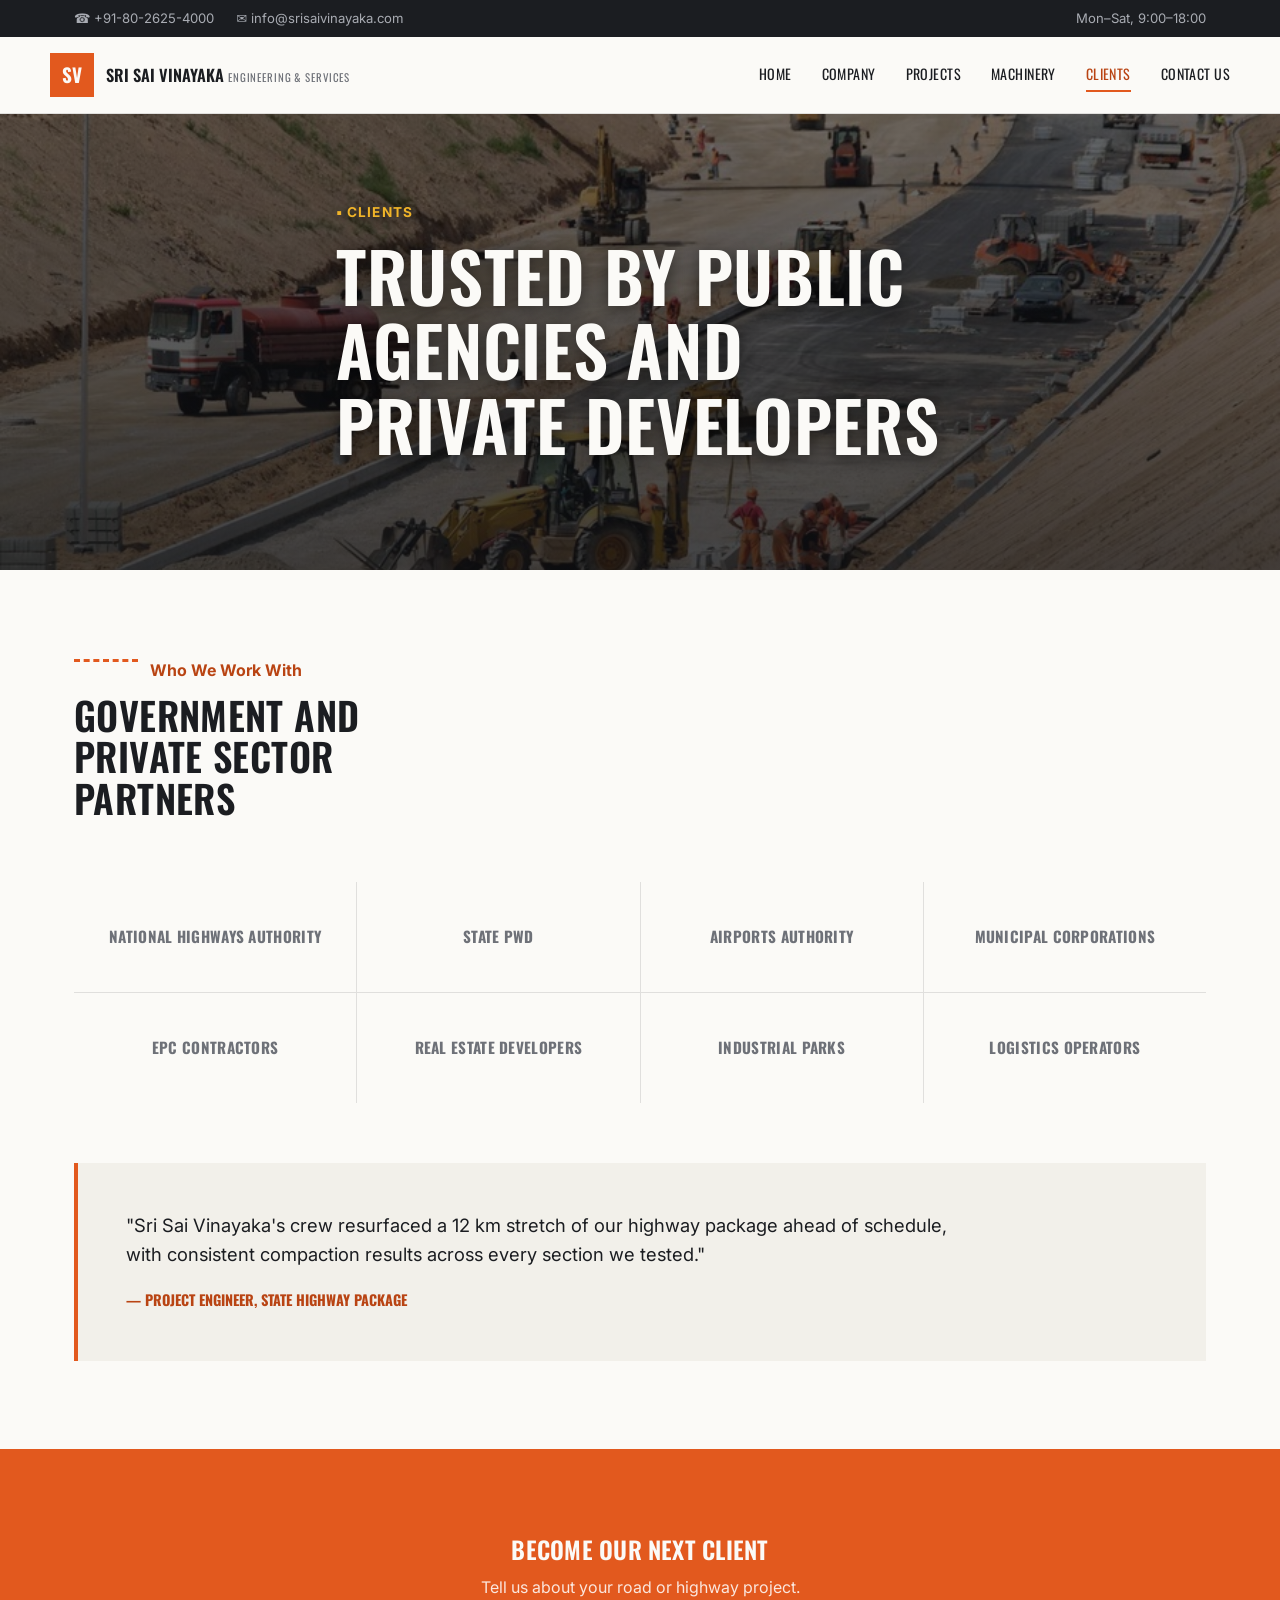
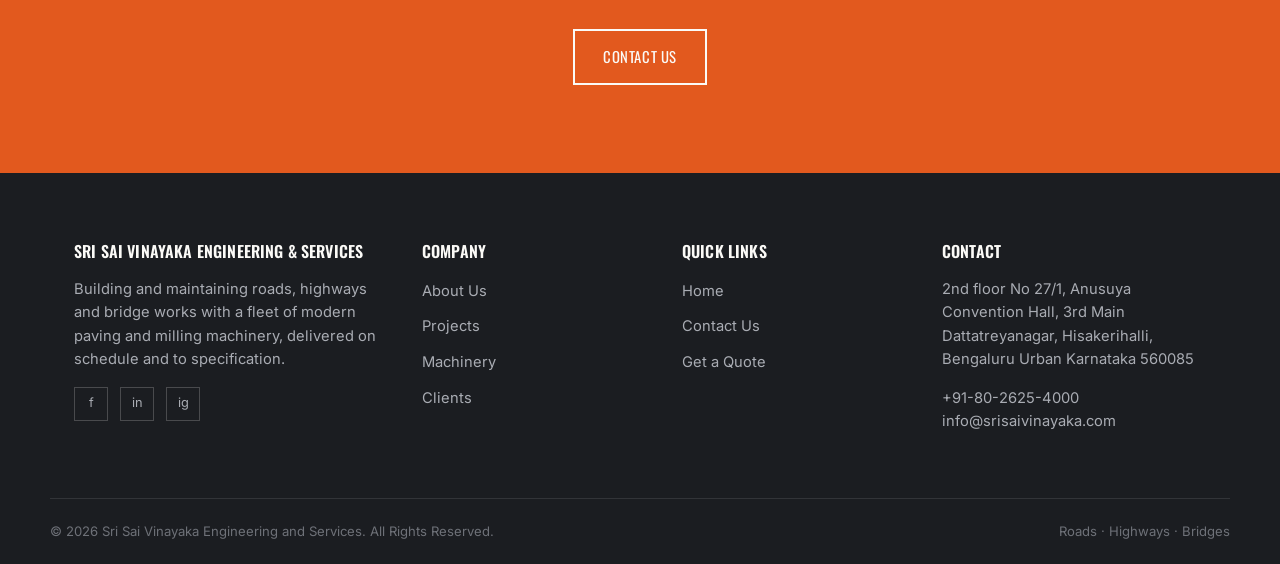
==== clients.html @ a615abba "Initial website upload" ====
<!DOCTYPE html>
<html lang="en">
<head>
<meta charset="UTF-8">
<meta name="viewport" content="width=device-width, initial-scale=1">
<title>Clients | Sri Sai Vinayaka Engineering and Services</title>
<link rel="preconnect" href="https://fonts.googleapis.com">
<link href="https://fonts.googleapis.com/css2?family=Oswald:wght@500;600;700&family=Inter:wght@400;500;600&display=swap" rel="stylesheet">
<link rel="stylesheet" href="css/style.css">
</head>
<body data-page="clients">

<div id="site-header"></div>

<section class="hero page-hero" style="background-image:url('img/img5.jpg');">
  <div class="container">
    <div class="hero-eyebrow">&#9642; Clients</div>
    <h1>Trusted by public agencies and private developers</h1>
  </div>
</section>

<section>
  <div class="container">
    <div class="section-head">
      <div>
        <div class="eyebrow"><span class="laneline"></span>Who We Work With</div>
        <h2>Government and private sector partners</h2>
      </div>
    </div>
  </div>

  <div class="container">
    <div class="clientgrid">
      <div class="clientcell"><b>National Highways Authority</b></div>
      <div class="clientcell"><b>State PWD</b></div>
      <div class="clientcell"><b>Airports Authority</b></div>
      <div class="clientcell"><b>Municipal Corporations</b></div>
      <div class="clientcell"><b>EPC Contractors</b></div>
      <div class="clientcell"><b>Real Estate Developers</b></div>
      <div class="clientcell"><b>Industrial Parks</b></div>
      <div class="clientcell"><b>Logistics Operators</b></div>
    </div>

    <div class="testimonial">
      <p>"Sri Sai Vinayaka's crew resurfaced a 12 km stretch of our highway package ahead of schedule, with consistent compaction results across every section we tested."</p>
      <b>&mdash; Project Engineer, State Highway Package</b>
    </div>
  </div>
</section>

<section class="ctastrip">
  <div class="container">
    <span class="laneline"></span>
    <h2>Become our next client</h2>
    <p style="color:rgba(255,255,255,.85); margin:0 auto 28px;">Tell us about your road or highway project.</p>
    <a href="contact.html" class="btn btn-light">Contact Us</a>
  </div>
</section>

<div id="site-footer"></div>

<script src="js/components.js"></script>
<script src="js/main.js"></script>
</body>
</html>
---- css/style.css ----
/* ==========================================================================
   Sri Sai Vinayaka Engineering and Services — shared stylesheet
   ========================================================================== */

:root{
  --asphalt:    #1B1D21;
  --asphalt-2:  #26282E;
  --concrete:   #6E7178;
  --concrete-l: #A9ACB3;
  --offwhite:   #F2F0EA;
  --paper:      #FBFAF7;
  --orange:     #E2591E;
  --orange-d:   #B94413;
  --yellow:     #F0B429;
  --line:       rgba(27,29,33,0.12);
}

*,*::before,*::after{ box-sizing:border-box; }
html{ scroll-behavior:smooth; }
body{
  margin:0;
  font-family:'Inter',system-ui,sans-serif;
  color:var(--asphalt);
  background:var(--paper);
  line-height:1.6;
}
h1,h2,h3,h4{
  font-family:'Oswald',sans-serif;
  text-transform:uppercase;
  letter-spacing:.01em;
  margin:0 0 .5em;
  line-height:1.08;
  font-weight:600;
}
p{ margin:0 0 1em; color:var(--concrete); max-width:62ch; }
a{ color:inherit; text-decoration:none; }
img{ max-width:100%; display:block; }
ul{ margin:0; padding:0; list-style:none; }
.container{ max-width:1180px; margin:0 auto; padding:0 24px; }
section{ padding:88px 0; }

/* dashed lane-line divider motif */
.laneline{
  height:0;
  border-top:3px dashed var(--orange);
  width:64px;
  margin:0 0 22px;
}
.eyebrow{
  display:flex; align-items:center; gap:12px;
  color:var(--orange-d); font-weight:700; margin-bottom:10px;
}

.btn{
  display:inline-flex; align-items:center; gap:10px;
  padding:14px 28px;
  font-family:'Oswald',sans-serif;
  text-transform:uppercase; letter-spacing:.04em; font-size:.92rem;
  border:2px solid var(--asphalt); color:var(--asphalt);
  background:transparent; cursor:pointer; transition:.2s ease;
}
.btn:hover{ background:var(--asphalt); color:var(--paper); }
.btn-solid{ background:var(--orange); border-color:var(--orange); color:var(--paper); }
.btn-solid:hover{ background:var(--orange-d); border-color:var(--orange-d); }
.btn-light{ border-color:var(--paper); color:var(--paper); }
.btn-light:hover{ background:var(--paper); color:var(--asphalt); }

/* ---------------- Header ---------------- */
.topbar{
  background:var(--asphalt); color:var(--concrete-l);
  font-size:.82rem;
}
.topbar .container{
  display:flex; justify-content:space-between; align-items:center;
  padding-top:8px; padding-bottom:8px; gap:16px; flex-wrap:wrap;
}
.topbar a{ color:var(--concrete-l); }
.topbar .topbar-contacts{ display:flex; gap:22px; flex-wrap:wrap; }
.topbar .topbar-contacts span{ display:inline-flex; align-items:center; gap:6px; }

header.site-header{
  position:sticky; top:0; z-index:50;
  background:var(--paper);
  border-bottom:1px solid var(--line);
}
.navwrap{
  display:flex; align-items:center; justify-content:space-between;
  padding:16px 0;
}
.brand{ display:flex; align-items:center; gap:12px; }
.brand-mark{
  width:44px; height:44px; background:var(--orange);
  display:flex; align-items:center; justify-content:center;
  color:var(--paper); font-family:'Oswald',sans-serif; font-weight:700; font-size:1.2rem;
  flex-shrink:0;
}
.brand-text{ font-family:'Oswald',sans-serif; line-height:1.15; }
.brand-text .l1{ font-size:1.02rem; font-weight:600; text-transform:uppercase; }
.brand-text .l2{ font-size:.68rem; color:var(--concrete); letter-spacing:.08em; text-transform:uppercase; }

nav.mainnav ul{ display:flex; gap:30px; }
nav.mainnav a{
  font-family:'Oswald',sans-serif; text-transform:uppercase; font-size:.88rem;
  letter-spacing:.03em; padding:8px 0; position:relative; color:var(--asphalt);
}
nav.mainnav a::after{
  content:""; position:absolute; left:0; bottom:0; height:2px; width:0;
  background:var(--orange); transition:.2s ease;
}
nav.mainnav a:hover::after, nav.mainnav a.active::after{ width:100%; }
nav.mainnav a.active{ color:var(--orange-d); }

.navtoggle{ display:none; background:none; border:0; cursor:pointer; }
.navtoggle span{ display:block; width:26px; height:2px; background:var(--asphalt); margin:6px 0; }

/* ---------------- Hero ---------------- */
.hero{
  position:relative; color:var(--paper); min-height:78vh;
  display:flex; align-items:flex-end;
  background-size:cover; background-position:center; background-color:var(--asphalt);
}
.hero::before{
  content:"";
  position:absolute; inset:0;
  background:linear-gradient(180deg,rgba(15,16,19,.55) 0%,rgba(15,16,19,.68) 40%,rgba(15,16,19,.92) 100%);
}
.hero .container{ position:relative; z-index:1; padding-bottom:76px; }
.hero-eyebrow{
  display:flex; align-items:center; gap:10px; text-transform:uppercase;
  font-size:.85rem; letter-spacing:.08em; color:var(--yellow); font-weight:700; margin-bottom:14px;
  text-shadow:0 2px 10px rgba(0,0,0,.65);
}
.hero h1{
  font-size:clamp(2.4rem,5.4vw,4.4rem); color:var(--paper); max-width:16ch; margin-bottom:.3em;
  text-shadow:0 3px 18px rgba(0,0,0,.6);
}
.hero p{
  color:#F2F1ED; max-width:52ch; font-size:1.08rem;
  text-shadow:0 2px 10px rgba(0,0,0,.65);
}
.hero-cta{ display:flex; gap:16px; margin-top:28px; flex-wrap:wrap; }
.hero-cta .btn-light{ background:rgba(0,0,0,.25); backdrop-filter:blur(2px); }

.page-hero{
  min-height:38vh; align-items:center;
}
.page-hero .container{ padding-bottom:0; }
.page-hero::before{
  background:linear-gradient(180deg,rgba(15,16,19,.6),rgba(15,16,19,.78));
}

/* ---------------- Stat strip ---------------- */
.stats{
  background:var(--asphalt); color:var(--paper);
}
.stats .container{
  display:grid; grid-template-columns:repeat(4,1fr); gap:24px;
  padding:52px 24px;
}
.stat b{
  display:block; font-family:'Oswald',sans-serif; font-size:2.6rem; color:var(--orange);
  line-height:1;
}
.stat span{ display:block; margin-top:8px; font-size:.85rem; text-transform:uppercase; letter-spacing:.06em; color:var(--concrete-l); }

/* ---------------- Service / capability cards ---------------- */
.grid3{ display:grid; grid-template-columns:repeat(3,1fr); gap:2px; background:var(--line); }
.cap-card{
  background:var(--paper); padding:38px 32px; position:relative;
}
.cap-card .num{ font-family:'Oswald',sans-serif; color:var(--orange); font-size:.9rem; margin-bottom:14px; }
.cap-card h3{ font-size:1.25rem; margin-bottom:10px; }

/* ---------------- Section headers ---------------- */
.section-head{ display:flex; justify-content:space-between; align-items:flex-end; gap:24px; margin-bottom:44px; flex-wrap:wrap; }
.section-head h2{ font-size:clamp(1.8rem,3vw,2.5rem); max-width:16ch; }

/* ---------------- Two column ---------------- */
.split{ display:grid; grid-template-columns:1fr 1fr; gap:64px; align-items:center; }
.split img{ width:100%; height:100%; object-fit:cover; }

/* ---------------- Project / gallery grid ---------------- */
.filterbar{ display:flex; gap:10px; flex-wrap:wrap; margin-bottom:36px; }
.filterbtn{
  font-family:'Oswald',sans-serif; text-transform:uppercase; font-size:.82rem; letter-spacing:.03em;
  padding:9px 18px; border:1px solid var(--line); background:none; cursor:pointer; color:var(--concrete);
}
.filterbtn.active, .filterbtn:hover{ border-color:var(--orange); color:var(--orange-d); }

.gallery{ display:grid; grid-template-columns:repeat(3,1fr); gap:26px; }
.gcard{ position:relative; overflow:hidden; background:var(--asphalt); cursor:default; }
.gcard img{ width:100%; height:280px; object-fit:cover; transition:.4s ease; }
.gcard:hover img{ transform:scale(1.06); opacity:.75; }
.gcard .tag{
  position:absolute; left:0; bottom:0; right:0; padding:18px 20px;
  background:linear-gradient(0deg,rgba(0,0,0,.78),transparent);
  color:var(--paper);
}
.gcard .tag b{ font-family:'Oswald',sans-serif; text-transform:uppercase; display:block; font-size:1.02rem; }
.gcard .tag span{ font-size:.8rem; color:var(--concrete-l); }

/* ---------------- Machinery list ---------------- */
.mgrid{ display:grid; grid-template-columns:repeat(2,1fr); gap:2px; background:var(--line); }
.mcard{ background:var(--paper); display:grid; grid-template-columns:220px 1fr; }
.mcard img{ width:100%; height:100%; object-fit:cover; }
.mcard .mbody{ padding:26px 24px; }
.mcard h3{ font-size:1.08rem; margin-bottom:8px; }
.mcard p{ font-size:.92rem; margin:0; }

/* ---------------- Clients ---------------- */
.clientgrid{ display:grid; grid-template-columns:repeat(4,1fr); gap:1px; background:var(--line); }
.clientcell{
  background:var(--paper); padding:34px 20px; display:flex; align-items:center; justify-content:center;
  min-height:110px; text-align:center;
}
.clientcell b{ font-family:'Oswald',sans-serif; text-transform:uppercase; font-size:.95rem; color:var(--concrete); letter-spacing:.02em; }

.testimonial{
  background:var(--offwhite); padding:48px; border-left:4px solid var(--orange); margin-top:60px;
}
.testimonial p{ font-size:1.15rem; color:var(--asphalt); font-style:normal; max-width:70ch; }
.testimonial b{ font-family:'Oswald',sans-serif; text-transform:uppercase; font-size:.9rem; color:var(--orange-d); }

/* ---------------- Contact ---------------- */
.contactgrid{ display:grid; grid-template-columns:1fr 1.15fr; gap:56px; }
.infoblock{ margin-bottom:30px; }
.infoblock h4{ font-size:1rem; margin-bottom:6px; }
.infoblock p{ font-size:.95rem; margin:0; }

form.contactform{ display:grid; gap:16px; }
form.contactform .row2{ display:grid; grid-template-columns:1fr 1fr; gap:16px; }
form.contactform label{ font-size:.82rem; text-transform:uppercase; letter-spacing:.04em; color:var(--concrete); display:block; margin-bottom:6px; font-family:'Oswald',sans-serif; }
form.contactform input, form.contactform textarea{
  width:100%; border:1px solid var(--line); background:var(--paper); padding:13px 14px;
  font-family:'Inter',sans-serif; font-size:.95rem; color:var(--asphalt);
}
form.contactform input:focus, form.contactform textarea:focus{ outline:2px solid var(--orange); outline-offset:1px; }
form.contactform textarea{ min-height:130px; resize:vertical; }
.form-status{ font-size:.9rem; margin-top:6px; }
.form-status.ok{ color:#1a7d3a; }

.mapwrap iframe{ width:100%; height:340px; border:0; margin-top:20px; filter:grayscale(.25); }

/* ---------------- CTA strip ---------------- */
.ctastrip{
  background:var(--orange); color:var(--paper); text-align:center;
}
.ctastrip h2{ color:var(--paper); }
.ctastrip .laneline{ margin-left:auto; margin-right:auto; border-color:var(--paper); }

/* ---------------- Footer ---------------- */
footer.site-footer{ background:var(--asphalt); color:var(--concrete-l); padding-top:70px; }
.footgrid{ display:grid; grid-template-columns:1.4fr 1fr 1fr 1.2fr; gap:40px; padding-bottom:50px; }
.footgrid h4{ color:var(--paper); font-size:1rem; margin-bottom:18px; }
.footgrid p{ color:var(--concrete-l); font-size:.92rem; }
.footgrid ul li{ margin-bottom:10px; }
.footgrid ul a{ font-size:.92rem; color:var(--concrete-l); }
.footgrid ul a:hover{ color:var(--orange); }
.footbottom{
  border-top:1px solid rgba(255,255,255,.1); padding:22px 0; font-size:.82rem;
  display:flex; justify-content:space-between; flex-wrap:wrap; gap:10px; color:var(--concrete);
}
.social{ display:flex; gap:12px; }
.social a{
  width:34px; height:34px; border:1px solid rgba(255,255,255,.2); display:flex; align-items:center; justify-content:center;
  font-size:.8rem;
}
.social a:hover{ border-color:var(--orange); color:var(--orange); }

/* ---------------- Responsive ---------------- */
@media (max-width:960px){
  .split{ grid-template-columns:1fr; }
  .grid3{ grid-template-columns:1fr; }
  .gallery{ grid-template-columns:repeat(2,1fr); }
  .stats .container{ grid-template-columns:repeat(2,1fr); }
  .footgrid{ grid-template-columns:1fr 1fr; }
  .clientgrid{ grid-template-columns:repeat(2,1fr); }
  .mcard{ grid-template-columns:1fr; }
  .mcard img{ height:200px; }
  .contactgrid{ grid-template-columns:1fr; }
}
@media (max-width:720px){
  nav.mainnav{
    position:fixed; inset:0 0 0 auto; width:78%; max-width:320px; background:var(--paper);
    transform:translateX(100%); transition:.25s ease; padding:100px 30px 30px; z-index:60;
    box-shadow:-8px 0 24px rgba(0,0,0,.15);
  }
  nav.mainnav.open{ transform:translateX(0); }
  nav.mainnav ul{ flex-direction:column; gap:22px; }
  .navtoggle{ display:block; }
  .gallery{ grid-template-columns:1fr; }
  .footgrid{ grid-template-columns:1fr; }
  .clientgrid{ grid-template-columns:1fr 1fr; }
  form.contactform .row2{ grid-template-columns:1fr; }
  .stats .container{ grid-template-columns:1fr 1fr; }
}
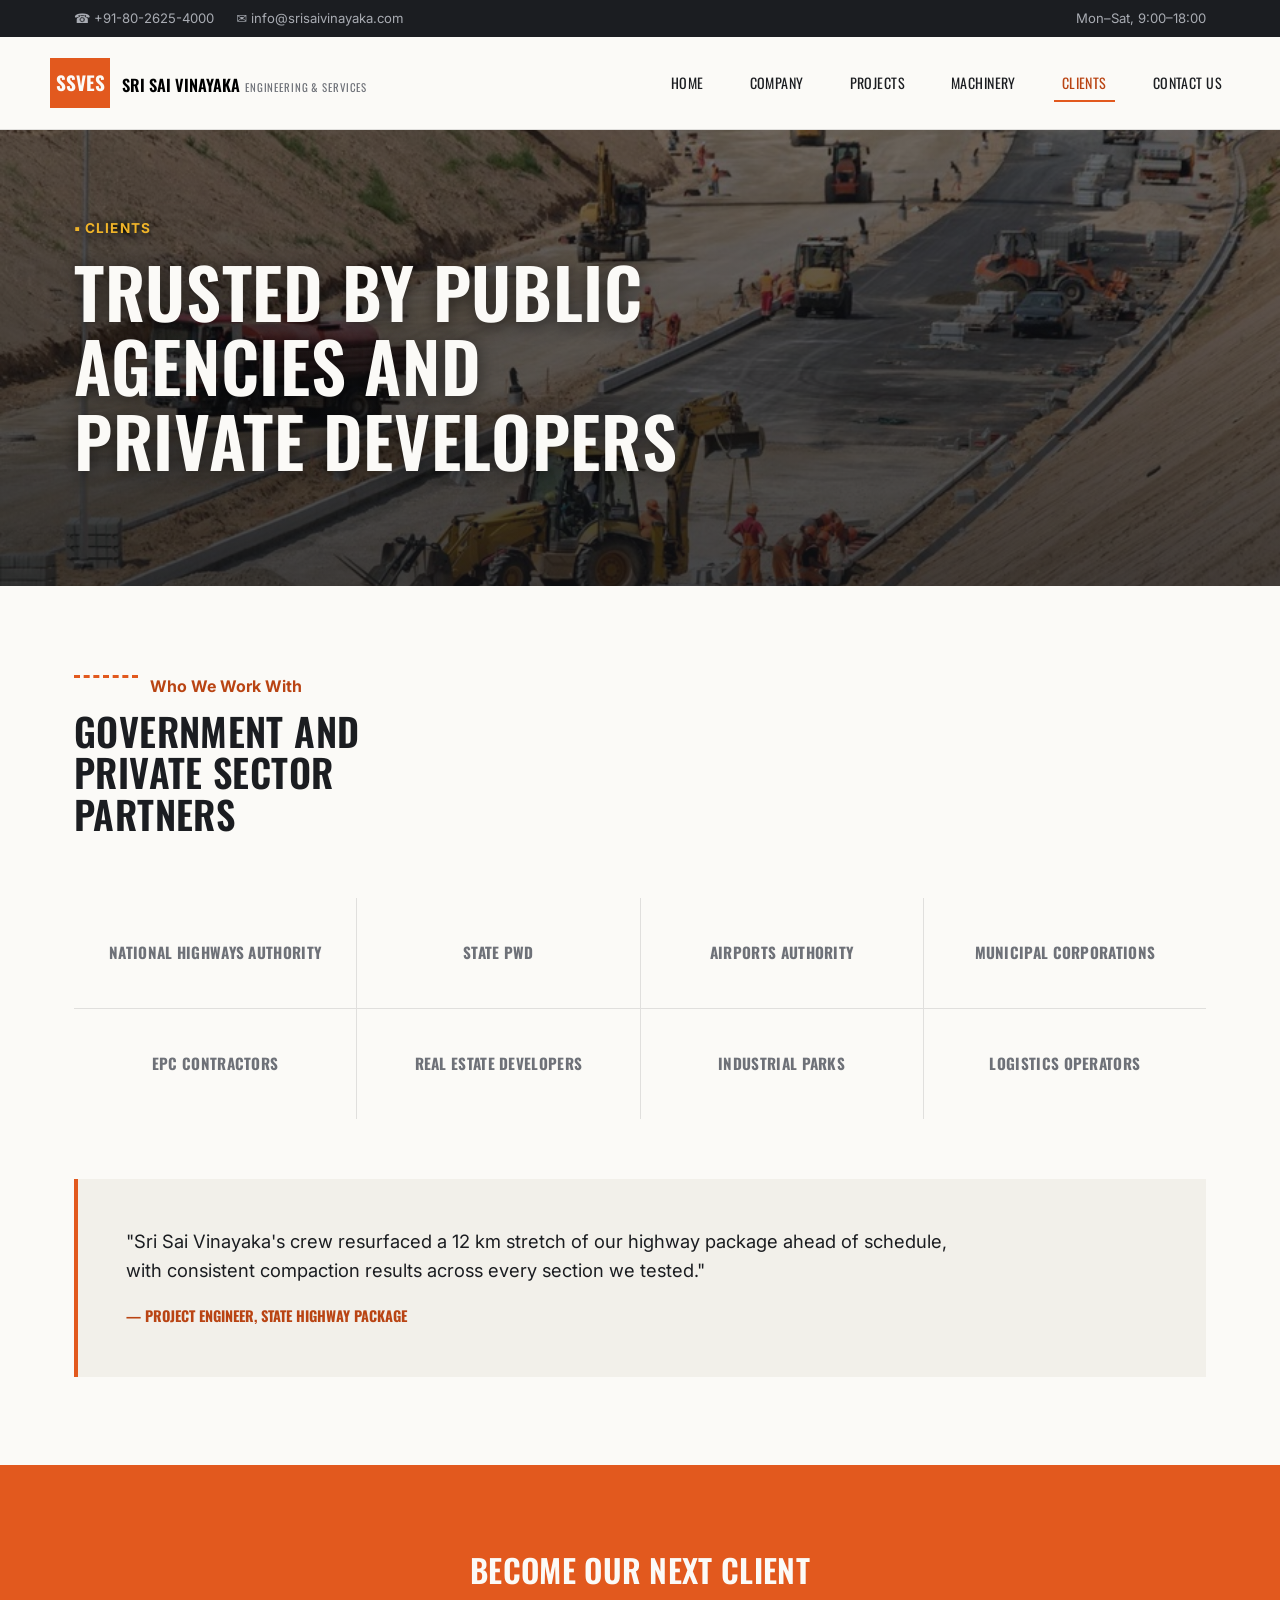
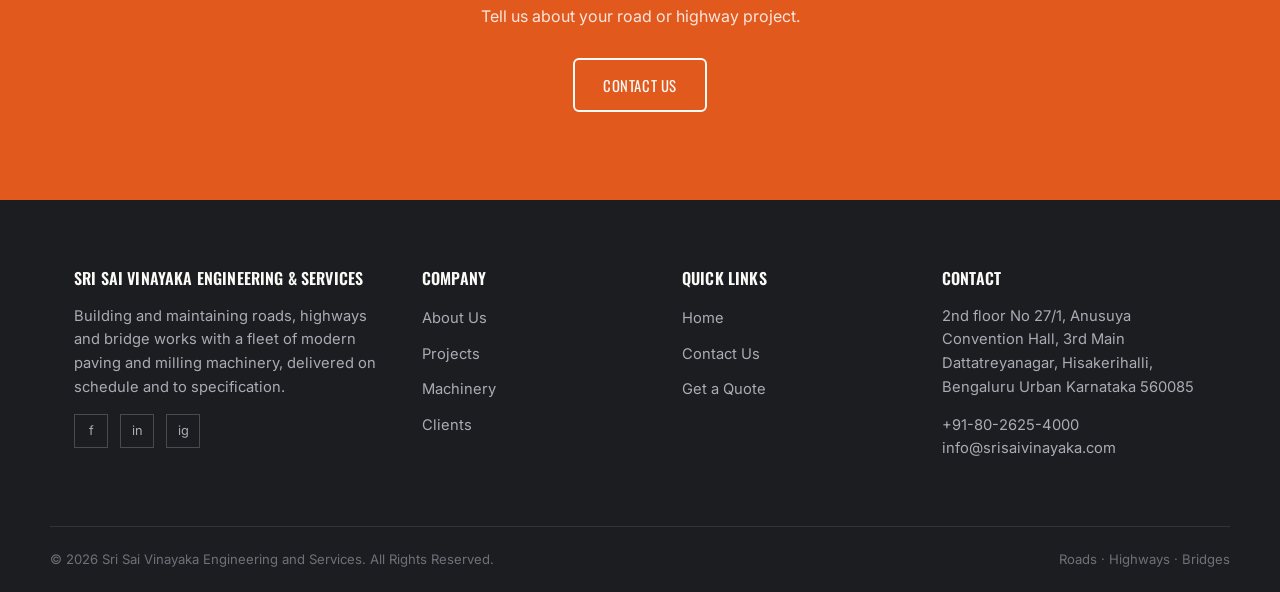
==== commit 27bfc5d2: "Improve responsive navbar and mobile layout" ====
--- a/clients.html
+++ b/clients.html
@@ -6,6 +6,7 @@
 <title>Clients | Sri Sai Vinayaka Engineering and Services</title>
 <link rel="preconnect" href="https://fonts.googleapis.com">
 <link href="https://fonts.googleapis.com/css2?family=Oswald:wght@500;600;700&family=Inter:wght@400;500;600&display=swap" rel="stylesheet">
+<link href="https://cdn.jsdelivr.net/npm/bootstrap@5.3.3/dist/css/bootstrap.min.css" rel="stylesheet">
 <link rel="stylesheet" href="css/style.css">
 </head>
 <body data-page="clients">
@@ -59,6 +60,7 @@
 
 <div id="site-footer"></div>
 
+<script src="https://cdn.jsdelivr.net/npm/bootstrap@5.3.3/dist/js/bootstrap.bundle.min.js"></script>
 <script src="js/components.js"></script>
 <script src="js/main.js"></script>
 </body>
--- a/css/style.css
+++ b/css/style.css
@@ -23,6 +23,7 @@
   color:var(--asphalt);
   background:var(--paper);
   line-height:1.6;
+  overflow-x:hidden;
 }
 h1,h2,h3,h4{
   font-family:'Oswald',sans-serif;
@@ -31,12 +32,13 @@
   margin:0 0 .5em;
   line-height:1.08;
   font-weight:600;
-}
-p{ margin:0 0 1em; color:var(--concrete); max-width:62ch; }
+  overflow-wrap:break-word;
+}
+p{ margin:0 0 1em; color:var(--concrete); max-width:62ch; word-break:break-word; overflow-wrap:anywhere; }
 a{ color:inherit; text-decoration:none; }
-img{ max-width:100%; display:block; }
+img, iframe, svg, video{ max-width:100%; display:block; height:auto; }
 ul{ margin:0; padding:0; list-style:none; }
-.container{ max-width:1180px; margin:0 auto; padding:0 24px; }
+.container{ width:calc(100% - 32px); max-width:1180px; margin:0 auto; padding-left:24px; padding-right:24px; }
 section{ padding:88px 0; }
 
 /* dashed lane-line divider motif */
@@ -53,6 +55,7 @@
 
 .btn{
   display:inline-flex; align-items:center; gap:10px;
+  min-height:48px;
   padding:14px 28px;
   font-family:'Oswald',sans-serif;
   text-transform:uppercase; letter-spacing:.04em; font-size:.92rem;
@@ -87,9 +90,11 @@
   display:flex; align-items:center; justify-content:space-between;
   padding:16px 0;
 }
+.navbar{ padding:0; }
+.navbar-brand{ display:flex; align-items:center; gap:12px; margin-right:1rem; }
 .brand{ display:flex; align-items:center; gap:12px; }
 .brand-mark{
-  width:44px; height:44px; background:var(--orange);
+  width:60px; height:50px; background:var(--orange);
   display:flex; align-items:center; justify-content:center;
   color:var(--paper); font-family:'Oswald',sans-serif; font-weight:700; font-size:1.2rem;
   flex-shrink:0;
@@ -98,20 +103,45 @@
 .brand-text .l1{ font-size:1.02rem; font-weight:600; text-transform:uppercase; }
 .brand-text .l2{ font-size:.68rem; color:var(--concrete); letter-spacing:.08em; text-transform:uppercase; }
 
-nav.mainnav ul{ display:flex; gap:30px; }
+#mainnav{ width:auto; }
+#mainnav .navbar-nav{ display:flex; gap:30px; margin-left:auto; align-items:center; }
+.navbar-nav .nav-link,
 nav.mainnav a{
   font-family:'Oswald',sans-serif; text-transform:uppercase; font-size:.88rem;
   letter-spacing:.03em; padding:8px 0; position:relative; color:var(--asphalt);
 }
+.navbar-nav .nav-link::after,
 nav.mainnav a::after{
   content:""; position:absolute; left:0; bottom:0; height:2px; width:0;
   background:var(--orange); transition:.2s ease;
 }
+.navbar-nav .nav-link:hover::after, .navbar-nav .nav-link.active::after,
 nav.mainnav a:hover::after, nav.mainnav a.active::after{ width:100%; }
+.navbar-nav .nav-link.active, .navbar-nav .nav-link:hover,
 nav.mainnav a.active{ color:var(--orange-d); }
 
-.navtoggle{ display:none; background:none; border:0; cursor:pointer; }
-.navtoggle span{ display:block; width:26px; height:2px; background:var(--asphalt); margin:6px 0; }
+.navtoggle{
+  display:none; position:relative; width:48px; min-width:44px; height:48px; min-height:44px;
+  padding:0; border:1px solid rgba(27,29,33,.12); border-radius:12px; background:rgba(255,255,255,.9);
+  box-shadow:0 10px 20px rgba(27,29,33,.05); cursor:pointer; transition:background .2s ease, border-color .2s ease, box-shadow .2s ease, transform .2s ease;
+}
+.navtoggle:hover, .navtoggle:focus-visible{
+  background:rgba(240,180,41,.08); border-color:rgba(240,180,41,.55); box-shadow:0 12px 22px rgba(27,29,33,.08);
+}
+.navtoggle:focus-visible{ outline:2px solid rgba(240,180,41,.7); outline-offset:2px; }
+.navtoggle .navtoggle-bar{
+  position:absolute; left:12px; right:12px; height:3px; border-radius:999px; background:var(--asphalt);
+  transition:transform .3s ease, opacity .3s ease, top .3s ease, background .3s ease;
+}
+.navtoggle .navtoggle-bar:nth-child(1){ top:15px; }
+.navtoggle .navtoggle-bar:nth-child(2){ top:22px; }
+.navtoggle .navtoggle-bar:nth-child(3){ top:29px; }
+.navtoggle.open .navtoggle-bar:nth-child(1){ top:22px; transform:rotate(45deg); }
+.navtoggle.open .navtoggle-bar:nth-child(2){ opacity:0; transform:scaleX(.2); }
+.navtoggle.open .navtoggle-bar:nth-child(3){ top:22px; transform:rotate(-45deg); }
+.navbar-toggler{ border:1px solid rgba(27,29,33,.1); }
+.navbar-toggler:focus{ box-shadow:none; }
+.navbar-collapse{ width:100%; }
 
 /* ---------------- Hero ---------------- */
 .hero{
@@ -239,6 +269,7 @@
 .form-status{ font-size:.9rem; margin-top:6px; }
 .form-status.ok{ color:#1a7d3a; }
 
+.mapwrap{ max-width:100%; overflow:hidden; }
 .mapwrap iframe{ width:100%; height:340px; border:0; margin-top:20px; filter:grayscale(.25); }
 
 /* ---------------- CTA strip ---------------- */
@@ -278,19 +309,126 @@
   .mcard{ grid-template-columns:1fr; }
   .mcard img{ height:200px; }
   .contactgrid{ grid-template-columns:1fr; }
-}
+  section{ padding:72px 0; }
+  .navbar-nav{ gap:0.35rem; }
+  .navwrap{ align-items:flex-start; }
+}
+.navbackdrop{
+  position:fixed; inset:0; background:rgba(15,16,19,.45); opacity:0; pointer-events:none;
+  transition:opacity .25s ease; z-index:50;
+}
+.navbackdrop.visible{ opacity:1; pointer-events:auto; }
+
+@keyframes premiumFadeUp{
+  from{ opacity:0; transform:translateY(14px); }
+  to{ opacity:1; transform:translateY(0); }
+}
+
+@media (prefers-reduced-motion: reduce){
+  html{ scroll-behavior:auto; }
+  *, *::before, *::after{ animation-duration:0.01ms !important; animation-iteration-count:1 !important; transition-duration:0.01ms !important; }
+}
+
 @media (max-width:720px){
-  nav.mainnav{
-    position:fixed; inset:0 0 0 auto; width:78%; max-width:320px; background:var(--paper);
-    transform:translateX(100%); transition:.25s ease; padding:100px 30px 30px; z-index:60;
-    box-shadow:-8px 0 24px rgba(0,0,0,.15);
-  }
-  nav.mainnav.open{ transform:translateX(0); }
-  nav.mainnav ul{ flex-direction:column; gap:22px; }
-  .navtoggle{ display:block; }
+  .topbar{
+    background:linear-gradient(180deg,#1a1d20 0%,#111315 100%);
+    box-shadow:inset 0 -1px 0 rgba(255,255,255,.02);
+  }
+  .topbar .container{ justify-content:center; text-align:center; }
+  .topbar .topbar-contacts{ justify-content:center; gap:8px; }
+  .topbar .topbar-contacts span{
+    padding:5px 10px; border-radius:999px; background:rgba(255,255,255,.04);
+    border:1px solid rgba(255,255,255,.05);
+  }
+
+  header.site-header{
+    background:rgba(251,250,247,.96);
+    backdrop-filter:blur(12px);
+    border-bottom:1px solid rgba(27,29,33,.08);
+    box-shadow:0 8px 20px rgba(15,16,19,.03);
+  }
+
+  .brand{ gap:10px; }
+  .brand-mark{
+    width:44px; height:44px; border-radius:12px; box-shadow:0 10px 18px rgba(226,89,30,.22);
+    letter-spacing:.04em; font-size:.88rem; border:1px solid rgba(255,255,255,.2);
+  }
+  .brand-text .l1{ font-size:.92rem; }
+  .brand-text .l2{ font-size:.58rem; letter-spacing:.06em; }
+
+  .navbackdrop{ display:none; }
+
+  #mainnav{ width:100%; }
+  #mainnav .navbar-nav{ display:flex; flex-wrap:wrap; justify-content:center; gap:8px 10px; padding:6px 8px 0; }
+  #mainnav .navbar-nav .nav-link{
+    display:inline-flex; align-items:center; justify-content:center; font-size:.7rem; padding:8px 10px; border-radius:999px;
+    background:rgba(17,19,21,.02); color:#171a1d; border:1px solid rgba(17,19,21,.05); letter-spacing:.06em;
+    transition:all .2s ease;
+  }
+  #mainnav .navbar-nav .nav-link:hover{ background:#111315; color:#fff; transform:none; }
+  #mainnav .navbar-nav .nav-link::after{ display:none; }
+  #mainnav .navbar-nav .nav-link.active{ background:#111315; color:#fff; border-color:#111315; }
+
+  .navbar-nav{ width:100%; }
+  .navbar-collapse{ background:var(--paper); border-top:1px solid var(--line); }
+  .navbar-expand-lg .navbar-nav{ flex-direction:column; }
+  .navbar-toggler{ display:inline-flex; align-items:center; justify-content:center; }
+  .navwrap{ position:relative; }
+
+  .hero{
+    min-height:62vh; box-shadow:inset 0 -1px 0 rgba(255,255,255,.05);
+    background-blend-mode:multiply;
+  }
+  .hero::before{
+    background:linear-gradient(180deg,rgba(15,16,19,.42) 0%,rgba(15,16,19,.66) 42%,rgba(15,16,19,.9) 100%);
+  }
+  .hero .container{ padding-top:24px; padding-bottom:42px; }
+  .hero .container > *{ animation:premiumFadeUp .7s ease both; }
+  .hero h1{ max-width:10ch; letter-spacing:-.04em; animation-delay:.08s; }
+  .hero p{ font-size:1rem; max-width:30ch; animation-delay:.15s; }
+  .hero .hero-cta{ animation-delay:.22s; }
+  .hero-eyebrow{
+    display:inline-flex; padding:6px 10px; border-radius:999px; background:rgba(240,180,41,.14); border:1px solid rgba(240,180,41,.26);
+    font-size:.7rem; letter-spacing:.08em;
+  }
+  .hero-cta{ flex-direction:column; align-items:stretch; }
+  .hero-cta .btn{ width:100%; justify-content:center; padding:14px 18px; border-radius:12px; box-shadow:0 12px 22px rgba(11,11,11,.2); }
+
+  .section-head{ flex-direction:column; align-items:flex-start; }
   .gallery{ grid-template-columns:1fr; }
+  .gcard{ border-radius:16px; overflow:hidden; box-shadow:0 18px 30px rgba(18,20,22,.08); }
+  .gcard img{ height:240px; }
+  .gcard .tag{ padding:16px 18px; }
+
+  .cap-card, .mcard, .clientcell{
+    border:1px solid rgba(27,29,33,.04); box-shadow:0 12px 22px rgba(27,29,33,.04);
+  }
   .footgrid{ grid-template-columns:1fr; }
   .clientgrid{ grid-template-columns:1fr 1fr; }
   form.contactform .row2{ grid-template-columns:1fr; }
   .stats .container{ grid-template-columns:1fr 1fr; }
-}
+  .container{ padding-left:18px; padding-right:18px; }
+  .btn{ max-width:100%; white-space:normal; }
+}
+@media (max-width:480px){
+  .topbar{ font-size:.74rem; }
+  .topbar .topbar-contacts span{ padding:4px 8px; }
+  .brand-mark{ width:40px; height:40px; border-radius:10px; }
+  .brand-text .l1{ font-size:.84rem; }
+  .brand-text .l2{ font-size:.54rem; letter-spacing:.05em; }
+
+  .hero{ min-height:58vh; }
+  .hero h1{ font-size:2.2rem; }
+  .hero p{ max-width:100%; }
+  .hero-eyebrow{ font-size:.68rem; letter-spacing:.06em; }
+
+  .stats .container{ grid-template-columns:1fr; }
+  .clientgrid{ grid-template-columns:1fr; }
+  .cap-card{ padding:26px 22px; border-radius:14px; }
+  .testimonial{ padding:26px 20px; border-left-width:3px; }
+  .btn{ width:100%; justify-content:center; }
+  .section-head h2{ max-width:100%; }
+  .mcard .mbody{ padding:22px 18px; }
+  .brand{ max-width:100%; }
+  .brand-text{ max-width:160px; }
+}
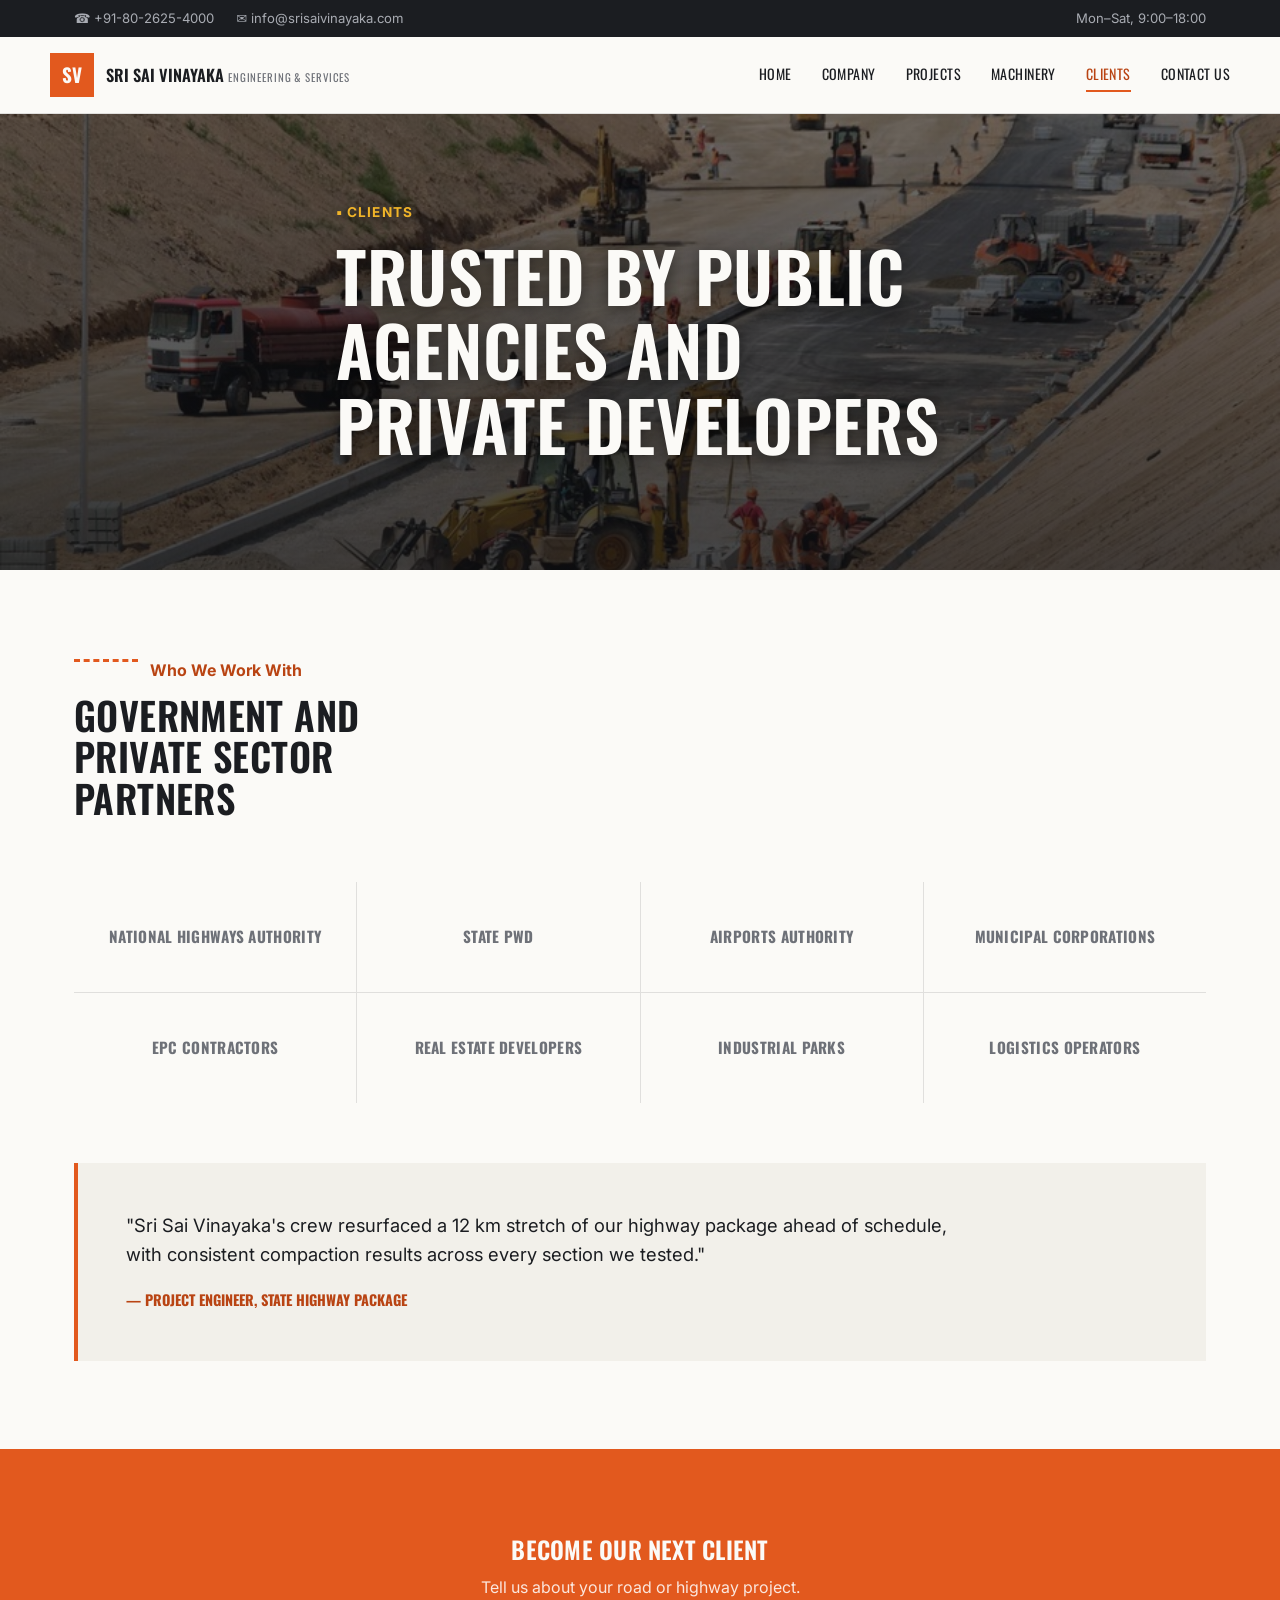
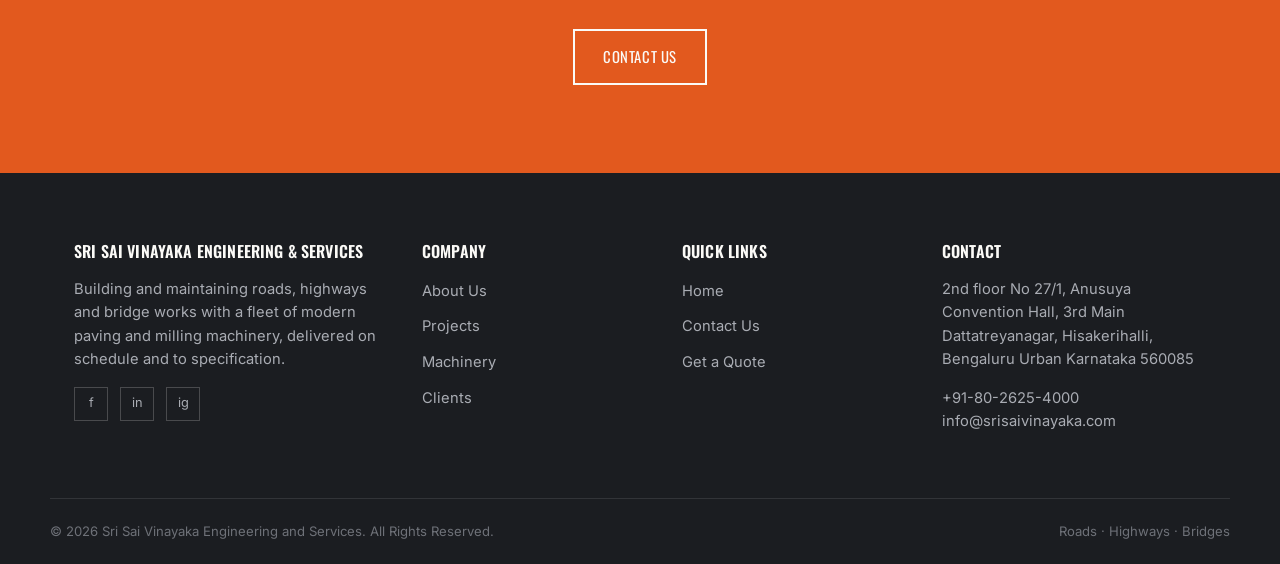
==== commit 4efa8796: "Website updates" ====
--- a/clients.html
+++ b/clients.html
@@ -6,7 +6,6 @@
 <title>Clients | Sri Sai Vinayaka Engineering and Services</title>
 <link rel="preconnect" href="https://fonts.googleapis.com">
 <link href="https://fonts.googleapis.com/css2?family=Oswald:wght@500;600;700&family=Inter:wght@400;500;600&display=swap" rel="stylesheet">
-<link href="https://cdn.jsdelivr.net/npm/bootstrap@5.3.3/dist/css/bootstrap.min.css" rel="stylesheet">
 <link rel="stylesheet" href="css/style.css">
 </head>
 <body data-page="clients">
@@ -60,7 +59,6 @@
 
 <div id="site-footer"></div>
 
-<script src="https://cdn.jsdelivr.net/npm/bootstrap@5.3.3/dist/js/bootstrap.bundle.min.js"></script>
 <script src="js/components.js"></script>
 <script src="js/main.js"></script>
 </body>
--- a/css/style.css
+++ b/css/style.css
@@ -23,7 +23,6 @@
   color:var(--asphalt);
   background:var(--paper);
   line-height:1.6;
-  overflow-x:hidden;
 }
 h1,h2,h3,h4{
   font-family:'Oswald',sans-serif;
@@ -32,13 +31,12 @@
   margin:0 0 .5em;
   line-height:1.08;
   font-weight:600;
-  overflow-wrap:break-word;
-}
-p{ margin:0 0 1em; color:var(--concrete); max-width:62ch; word-break:break-word; overflow-wrap:anywhere; }
+}
+p{ margin:0 0 1em; color:var(--concrete); max-width:62ch; }
 a{ color:inherit; text-decoration:none; }
-img, iframe, svg, video{ max-width:100%; display:block; height:auto; }
+img{ max-width:100%; display:block; }
 ul{ margin:0; padding:0; list-style:none; }
-.container{ width:calc(100% - 32px); max-width:1180px; margin:0 auto; padding-left:24px; padding-right:24px; }
+.container{ max-width:1180px; margin:0 auto; padding:0 24px; }
 section{ padding:88px 0; }
 
 /* dashed lane-line divider motif */
@@ -55,7 +53,6 @@
 
 .btn{
   display:inline-flex; align-items:center; gap:10px;
-  min-height:48px;
   padding:14px 28px;
   font-family:'Oswald',sans-serif;
   text-transform:uppercase; letter-spacing:.04em; font-size:.92rem;
@@ -90,11 +87,9 @@
   display:flex; align-items:center; justify-content:space-between;
   padding:16px 0;
 }
-.navbar{ padding:0; }
-.navbar-brand{ display:flex; align-items:center; gap:12px; margin-right:1rem; }
 .brand{ display:flex; align-items:center; gap:12px; }
 .brand-mark{
-  width:60px; height:50px; background:var(--orange);
+  width:44px; height:44px; background:var(--orange);
   display:flex; align-items:center; justify-content:center;
   color:var(--paper); font-family:'Oswald',sans-serif; font-weight:700; font-size:1.2rem;
   flex-shrink:0;
@@ -103,45 +98,20 @@
 .brand-text .l1{ font-size:1.02rem; font-weight:600; text-transform:uppercase; }
 .brand-text .l2{ font-size:.68rem; color:var(--concrete); letter-spacing:.08em; text-transform:uppercase; }
 
-#mainnav{ width:auto; }
-#mainnav .navbar-nav{ display:flex; gap:30px; margin-left:auto; align-items:center; }
-.navbar-nav .nav-link,
+nav.mainnav ul{ display:flex; gap:30px; }
 nav.mainnav a{
   font-family:'Oswald',sans-serif; text-transform:uppercase; font-size:.88rem;
   letter-spacing:.03em; padding:8px 0; position:relative; color:var(--asphalt);
 }
-.navbar-nav .nav-link::after,
 nav.mainnav a::after{
   content:""; position:absolute; left:0; bottom:0; height:2px; width:0;
   background:var(--orange); transition:.2s ease;
 }
-.navbar-nav .nav-link:hover::after, .navbar-nav .nav-link.active::after,
 nav.mainnav a:hover::after, nav.mainnav a.active::after{ width:100%; }
-.navbar-nav .nav-link.active, .navbar-nav .nav-link:hover,
 nav.mainnav a.active{ color:var(--orange-d); }
 
-.navtoggle{
-  display:none; position:relative; width:48px; min-width:44px; height:48px; min-height:44px;
-  padding:0; border:1px solid rgba(27,29,33,.12); border-radius:12px; background:rgba(255,255,255,.9);
-  box-shadow:0 10px 20px rgba(27,29,33,.05); cursor:pointer; transition:background .2s ease, border-color .2s ease, box-shadow .2s ease, transform .2s ease;
-}
-.navtoggle:hover, .navtoggle:focus-visible{
-  background:rgba(240,180,41,.08); border-color:rgba(240,180,41,.55); box-shadow:0 12px 22px rgba(27,29,33,.08);
-}
-.navtoggle:focus-visible{ outline:2px solid rgba(240,180,41,.7); outline-offset:2px; }
-.navtoggle .navtoggle-bar{
-  position:absolute; left:12px; right:12px; height:3px; border-radius:999px; background:var(--asphalt);
-  transition:transform .3s ease, opacity .3s ease, top .3s ease, background .3s ease;
-}
-.navtoggle .navtoggle-bar:nth-child(1){ top:15px; }
-.navtoggle .navtoggle-bar:nth-child(2){ top:22px; }
-.navtoggle .navtoggle-bar:nth-child(3){ top:29px; }
-.navtoggle.open .navtoggle-bar:nth-child(1){ top:22px; transform:rotate(45deg); }
-.navtoggle.open .navtoggle-bar:nth-child(2){ opacity:0; transform:scaleX(.2); }
-.navtoggle.open .navtoggle-bar:nth-child(3){ top:22px; transform:rotate(-45deg); }
-.navbar-toggler{ border:1px solid rgba(27,29,33,.1); }
-.navbar-toggler:focus{ box-shadow:none; }
-.navbar-collapse{ width:100%; }
+.navtoggle{ display:none; background:none; border:0; cursor:pointer; }
+.navtoggle span{ display:block; width:26px; height:2px; background:var(--asphalt); margin:6px 0; }
 
 /* ---------------- Hero ---------------- */
 .hero{
@@ -269,7 +239,6 @@
 .form-status{ font-size:.9rem; margin-top:6px; }
 .form-status.ok{ color:#1a7d3a; }
 
-.mapwrap{ max-width:100%; overflow:hidden; }
 .mapwrap iframe{ width:100%; height:340px; border:0; margin-top:20px; filter:grayscale(.25); }
 
 /* ---------------- CTA strip ---------------- */
@@ -309,126 +278,19 @@
   .mcard{ grid-template-columns:1fr; }
   .mcard img{ height:200px; }
   .contactgrid{ grid-template-columns:1fr; }
-  section{ padding:72px 0; }
-  .navbar-nav{ gap:0.35rem; }
-  .navwrap{ align-items:flex-start; }
-}
-.navbackdrop{
-  position:fixed; inset:0; background:rgba(15,16,19,.45); opacity:0; pointer-events:none;
-  transition:opacity .25s ease; z-index:50;
-}
-.navbackdrop.visible{ opacity:1; pointer-events:auto; }
-
-@keyframes premiumFadeUp{
-  from{ opacity:0; transform:translateY(14px); }
-  to{ opacity:1; transform:translateY(0); }
-}
-
-@media (prefers-reduced-motion: reduce){
-  html{ scroll-behavior:auto; }
-  *, *::before, *::after{ animation-duration:0.01ms !important; animation-iteration-count:1 !important; transition-duration:0.01ms !important; }
-}
-
+}
 @media (max-width:720px){
-  .topbar{
-    background:linear-gradient(180deg,#1a1d20 0%,#111315 100%);
-    box-shadow:inset 0 -1px 0 rgba(255,255,255,.02);
+  nav.mainnav{
+    position:fixed; inset:0 0 0 auto; width:78%; max-width:320px; background:var(--paper);
+    transform:translateX(100%); transition:.25s ease; padding:100px 30px 30px; z-index:60;
+    box-shadow:-8px 0 24px rgba(0,0,0,.15);
   }
-  .topbar .container{ justify-content:center; text-align:center; }
-  .topbar .topbar-contacts{ justify-content:center; gap:8px; }
-  .topbar .topbar-contacts span{
-    padding:5px 10px; border-radius:999px; background:rgba(255,255,255,.04);
-    border:1px solid rgba(255,255,255,.05);
-  }
-
-  header.site-header{
-    background:rgba(251,250,247,.96);
-    backdrop-filter:blur(12px);
-    border-bottom:1px solid rgba(27,29,33,.08);
-    box-shadow:0 8px 20px rgba(15,16,19,.03);
-  }
-
-  .brand{ gap:10px; }
-  .brand-mark{
-    width:44px; height:44px; border-radius:12px; box-shadow:0 10px 18px rgba(226,89,30,.22);
-    letter-spacing:.04em; font-size:.88rem; border:1px solid rgba(255,255,255,.2);
-  }
-  .brand-text .l1{ font-size:.92rem; }
-  .brand-text .l2{ font-size:.58rem; letter-spacing:.06em; }
-
-  .navbackdrop{ display:none; }
-
-  #mainnav{ width:100%; }
-  #mainnav .navbar-nav{ display:flex; flex-wrap:wrap; justify-content:center; gap:8px 10px; padding:6px 8px 0; }
-  #mainnav .navbar-nav .nav-link{
-    display:inline-flex; align-items:center; justify-content:center; font-size:.7rem; padding:8px 10px; border-radius:999px;
-    background:rgba(17,19,21,.02); color:#171a1d; border:1px solid rgba(17,19,21,.05); letter-spacing:.06em;
-    transition:all .2s ease;
-  }
-  #mainnav .navbar-nav .nav-link:hover{ background:#111315; color:#fff; transform:none; }
-  #mainnav .navbar-nav .nav-link::after{ display:none; }
-  #mainnav .navbar-nav .nav-link.active{ background:#111315; color:#fff; border-color:#111315; }
-
-  .navbar-nav{ width:100%; }
-  .navbar-collapse{ background:var(--paper); border-top:1px solid var(--line); }
-  .navbar-expand-lg .navbar-nav{ flex-direction:column; }
-  .navbar-toggler{ display:inline-flex; align-items:center; justify-content:center; }
-  .navwrap{ position:relative; }
-
-  .hero{
-    min-height:62vh; box-shadow:inset 0 -1px 0 rgba(255,255,255,.05);
-    background-blend-mode:multiply;
-  }
-  .hero::before{
-    background:linear-gradient(180deg,rgba(15,16,19,.42) 0%,rgba(15,16,19,.66) 42%,rgba(15,16,19,.9) 100%);
-  }
-  .hero .container{ padding-top:24px; padding-bottom:42px; }
-  .hero .container > *{ animation:premiumFadeUp .7s ease both; }
-  .hero h1{ max-width:10ch; letter-spacing:-.04em; animation-delay:.08s; }
-  .hero p{ font-size:1rem; max-width:30ch; animation-delay:.15s; }
-  .hero .hero-cta{ animation-delay:.22s; }
-  .hero-eyebrow{
-    display:inline-flex; padding:6px 10px; border-radius:999px; background:rgba(240,180,41,.14); border:1px solid rgba(240,180,41,.26);
-    font-size:.7rem; letter-spacing:.08em;
-  }
-  .hero-cta{ flex-direction:column; align-items:stretch; }
-  .hero-cta .btn{ width:100%; justify-content:center; padding:14px 18px; border-radius:12px; box-shadow:0 12px 22px rgba(11,11,11,.2); }
-
-  .section-head{ flex-direction:column; align-items:flex-start; }
+  nav.mainnav.open{ transform:translateX(0); }
+  nav.mainnav ul{ flex-direction:column; gap:22px; }
+  .navtoggle{ display:block; }
   .gallery{ grid-template-columns:1fr; }
-  .gcard{ border-radius:16px; overflow:hidden; box-shadow:0 18px 30px rgba(18,20,22,.08); }
-  .gcard img{ height:240px; }
-  .gcard .tag{ padding:16px 18px; }
-
-  .cap-card, .mcard, .clientcell{
-    border:1px solid rgba(27,29,33,.04); box-shadow:0 12px 22px rgba(27,29,33,.04);
-  }
   .footgrid{ grid-template-columns:1fr; }
   .clientgrid{ grid-template-columns:1fr 1fr; }
   form.contactform .row2{ grid-template-columns:1fr; }
   .stats .container{ grid-template-columns:1fr 1fr; }
-  .container{ padding-left:18px; padding-right:18px; }
-  .btn{ max-width:100%; white-space:normal; }
-}
-@media (max-width:480px){
-  .topbar{ font-size:.74rem; }
-  .topbar .topbar-contacts span{ padding:4px 8px; }
-  .brand-mark{ width:40px; height:40px; border-radius:10px; }
-  .brand-text .l1{ font-size:.84rem; }
-  .brand-text .l2{ font-size:.54rem; letter-spacing:.05em; }
-
-  .hero{ min-height:58vh; }
-  .hero h1{ font-size:2.2rem; }
-  .hero p{ max-width:100%; }
-  .hero-eyebrow{ font-size:.68rem; letter-spacing:.06em; }
-
-  .stats .container{ grid-template-columns:1fr; }
-  .clientgrid{ grid-template-columns:1fr; }
-  .cap-card{ padding:26px 22px; border-radius:14px; }
-  .testimonial{ padding:26px 20px; border-left-width:3px; }
-  .btn{ width:100%; justify-content:center; }
-  .section-head h2{ max-width:100%; }
-  .mcard .mbody{ padding:22px 18px; }
-  .brand{ max-width:100%; }
-  .brand-text{ max-width:160px; }
-}
+}
